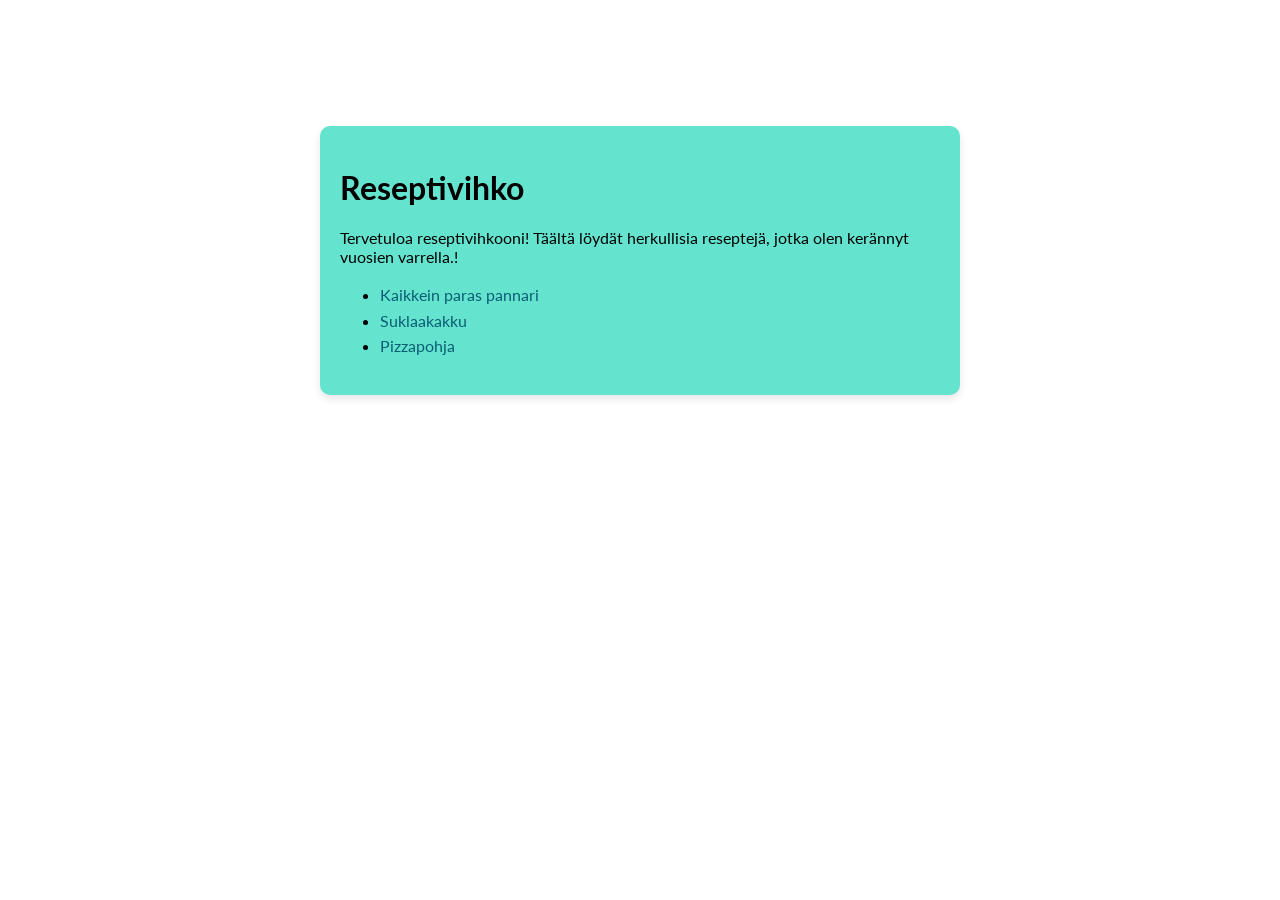
==== index.html @ 4ef22be1 "Started project" ====
<!DOCTYPE html>
<html>
    <head>
        <meta charset=utf-8 />
        <title>Reseptivihko</title>
        <link rel="preconnect" href="https://fonts.googleapis.com">
        <link rel="preconnect" href="https://fonts.gstatic.com" crossorigin>
        <link href="https://fonts.googleapis.com/css2?family=Lato:wght@400;700&display=swap" rel="stylesheet">
        <link rel="stylesheet" href="style.css">
        <script type="text/javascript" src="scripts/script.js"></script>
    </head>
    
    <body>
        <div id="recipe">
            <h1>Reseptivihko</h1>
            <p>Tervetuloa reseptivihkooni! Täältä löydät herkullisia reseptejä, jotka olen kerännyt vuosien varrella.!</p>    
            <ul>
                <li><a href="pannukakku.html">Kaikkein paras pannari</a></li>
                <li><a href="suklaakakku.html">Suklaakakku</a></li>
                <li><a href="pizzapohja.html">Pizzapohja</a></li>
        </div>
    </body>
</html>
---- style.css ----
body {
    font-family: 'Lato', sans-serif;
    font-size: 16px;
    background-image: url('assets/pexels-sacha-moreau-334685363-17302259.jpg');
    background-size: cover;
    background-position: center;
    background-repeat: no-repeat;
    background-attachment: fixed;
}

#recipe {
    max-width: 600px;
    margin: 0 auto;
    margin-top: 10%;
    padding: 20px;
    background-color: #64e4cf;
    border-radius: 10px;
    box-shadow: 0 4px 8px rgba(0, 0, 0, 0.1);
}

a {
    color: #0b5d72;
    text-decoration: none;
}

li {
    line-height: 1.6em;
}
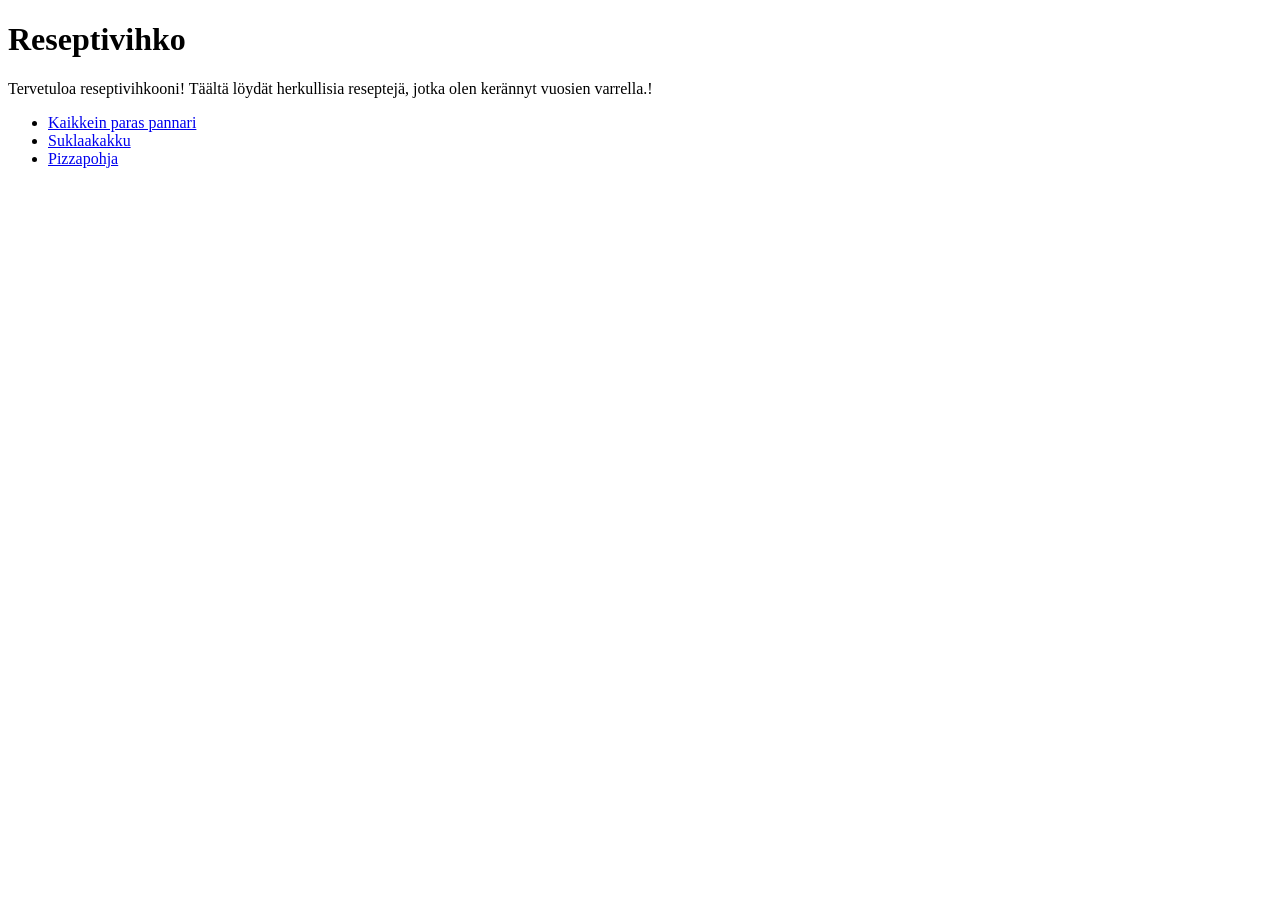
==== commit ed4711e7: "Moved stylesheet to assets" ====
--- a/index.html
+++ b/index.html
@@ -6,7 +6,7 @@
         <link rel="preconnect" href="https://fonts.googleapis.com">
         <link rel="preconnect" href="https://fonts.gstatic.com" crossorigin>
         <link href="https://fonts.googleapis.com/css2?family=Lato:wght@400;700&display=swap" rel="stylesheet">
-        <link rel="stylesheet" href="style.css">
+        <link rel="stylesheet" href="assets/style.css">
         <script type="text/javascript" src="scripts/script.js"></script>
     </head>
     
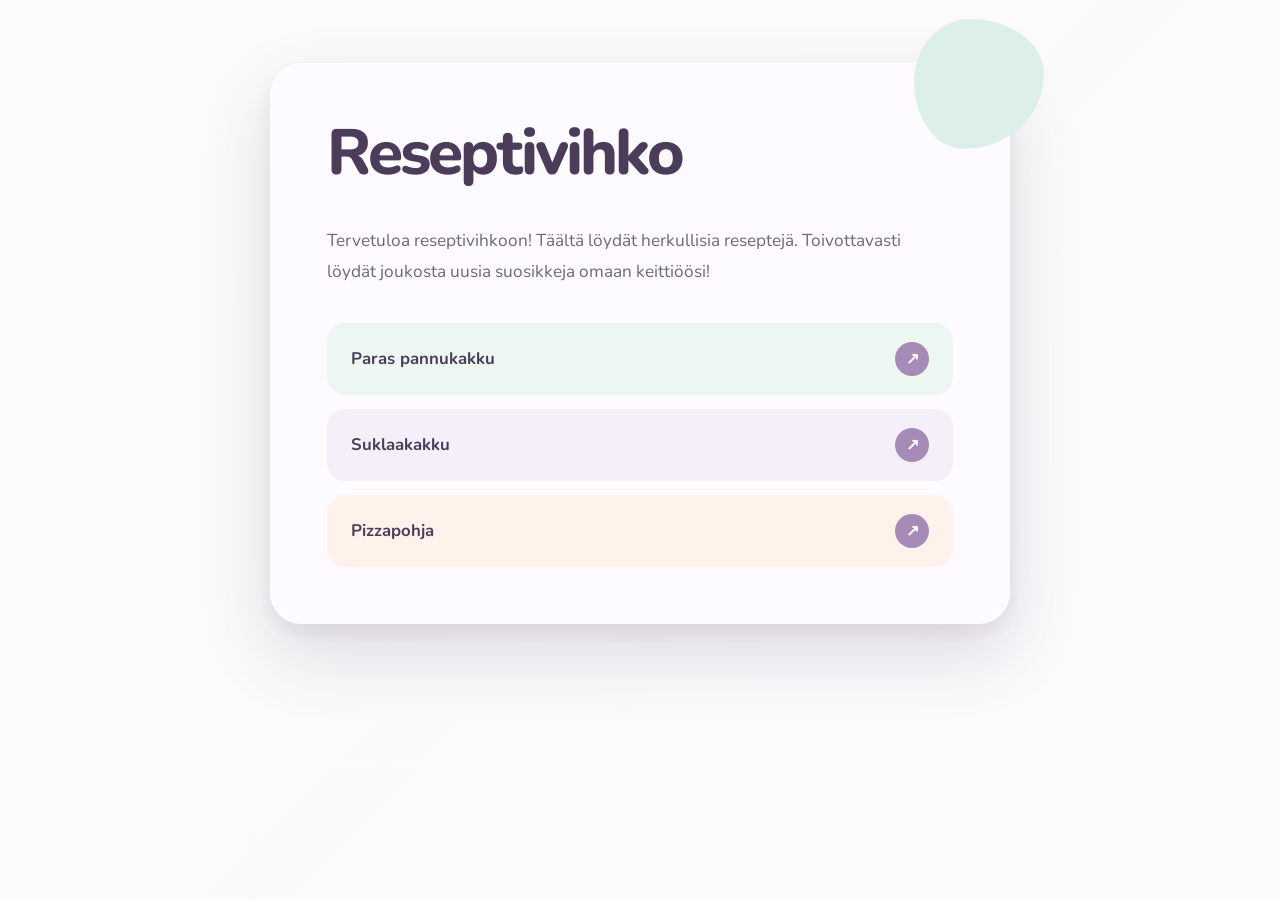
==== commit 1bd752e7: "Started project" ====
--- a/index.html
+++ b/index.html
@@ -1,23 +1,31 @@
-<!DOCTYPE html>
-<html>
-    <head>
-        <meta charset=utf-8 />
-        <title>Reseptivihko</title>
-        <link rel="preconnect" href="https://fonts.googleapis.com">
-        <link rel="preconnect" href="https://fonts.gstatic.com" crossorigin>
-        <link href="https://fonts.googleapis.com/css2?family=Lato:wght@400;700&display=swap" rel="stylesheet">
-        <link rel="stylesheet" href="assets/style.css">
-        <script type="text/javascript" src="scripts/script.js"></script>
-    </head>
-    
-    <body>
-        <div id="recipe">
-            <h1>Reseptivihko</h1>
-            <p>Tervetuloa reseptivihkooni! Täältä löydät herkullisia reseptejä, jotka olen kerännyt vuosien varrella.!</p>    
-            <ul>
-                <li><a href="pannukakku.html">Kaikkein paras pannari</a></li>
-                <li><a href="suklaakakku.html">Suklaakakku</a></li>
-                <li><a href="pizzapohja.html">Pizzapohja</a></li>
-        </div>
-    </body>
-</html>+<!doctype html>
+<html lang="fi">
+  <head>
+    <meta charset="utf-8" />
+    <title>Reseptivihko</title>
+    <link rel="preconnect" href="https://fonts.googleapis.com" />
+    <link rel="preconnect" href="https://fonts.gstatic.com" crossorigin />
+    <link
+      href="https://fonts.googleapis.com/css2?family=Nunito:wght@400;600;700;800&display=swap"
+      rel="stylesheet"
+    />
+    <link rel="stylesheet" href="assets/styles/style.css" />
+    <script type="text/javascript" src="assets/scripts/script.js"></script>
+  </head>
+
+  <body>
+    <div id="recipe">
+      <h1>Reseptivihko</h1>
+      <p class="intro">
+        Tervetuloa reseptivihkoon! Täältä löydät herkullisia reseptejä.
+        Toivottavasti löydät joukosta uusia suosikkeja omaan keittiöösi!
+      </p>
+
+      <ul class="recipe-list">
+        <li><a href="subpages/pannukakku.html">Paras pannukakku</a></li>
+        <li><a href="subpages/suklaakakku.html">Suklaakakku</a></li>
+        <li><a href="subpages/pizzapohja.html">Pizzapohja</a></li>
+      </ul>
+    </div>
+  </body>
+</html>
--- a/assets/styles/style.css
+++ b/assets/styles/style.css
@@ -0,0 +1,14 @@
+/* =========================================================
+   PASTEL RECIPE BOOK
+   Single entry point. Every page links only to this file.
+
+   Import order matters: it defines the cascade, so keep
+   responsive.css last.
+   ========================================================= */
+
+@import url("base.css");
+@import url("layout.css");
+@import url("components.css");
+@import url("recipe.css");
+@import url("page-backgrounds.css");
+@import url("responsive.css");
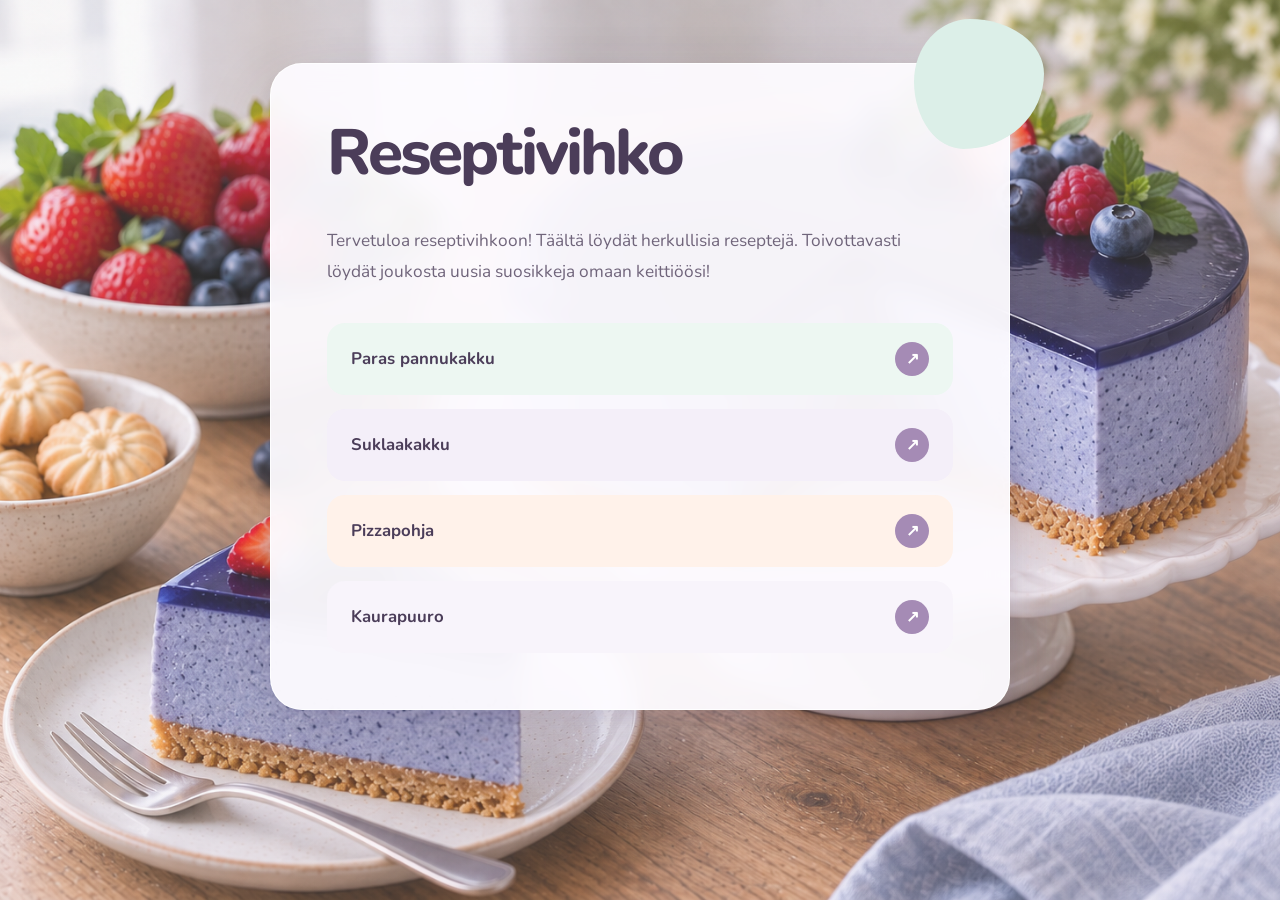
==== commit 17c345c8: "Add porrige recipe" ====
--- a/index.html
+++ b/index.html
@@ -25,6 +25,7 @@
         <li><a href="subpages/pannukakku.html">Paras pannukakku</a></li>
         <li><a href="subpages/suklaakakku.html">Suklaakakku</a></li>
         <li><a href="subpages/pizzapohja.html">Pizzapohja</a></li>
+        <li><a href="subpages/kaurapuuro.html">Kaurapuuro</a></li>
       </ul>
     </div>
   </body>
